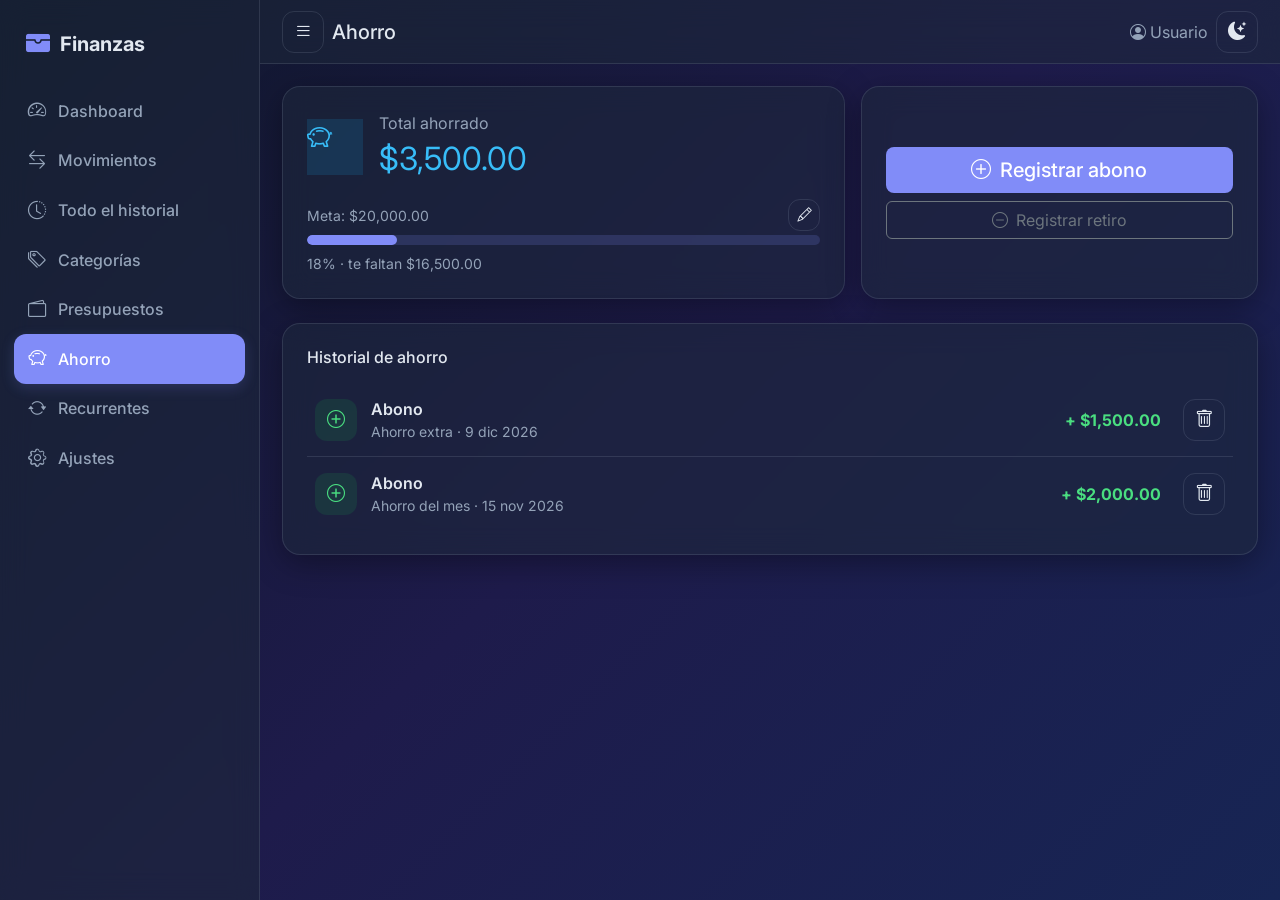
==== ahorro.html @ 670b5b8c "Frontend de finanzas personales (v1)" ====
<!DOCTYPE html>
<html lang="es">
<head>
  <meta charset="UTF-8">
  <meta name="viewport" content="width=device-width, initial-scale=1.0">
  <title>Ahorro · Finanzas</title>

  <link href="https://cdn.jsdelivr.net/npm/bootstrap@5.3.3/dist/css/bootstrap.min.css" rel="stylesheet">
  <link href="https://cdn.jsdelivr.net/npm/bootstrap-icons@1.11.3/font/bootstrap-icons.min.css" rel="stylesheet">
  <link href="https://cdnjs.cloudflare.com/ajax/libs/animate.css/4.1.1/animate.min.css" rel="stylesheet">
  <link rel="preconnect" href="https://fonts.googleapis.com">
  <link rel="preconnect" href="https://fonts.gstatic.com" crossorigin>
  <link href="https://fonts.googleapis.com/css2?family=Inter:wght@400;500;600;700&display=swap" rel="stylesheet">
  <link href="css/styles.css" rel="stylesheet">
</head>

<body data-pagina="ahorro" data-titulo="Ahorro" data-periodo="false">

  <main class="contenido">
    <div class="pagina">

      <div class="row g-3 mb-4">
        <!-- ============ TARJETA PRINCIPAL: TOTAL + META ============ -->
        <div class="col-12 col-lg-7">
          <div class="glass p-4 h-100 animate__animated animate__fadeInUp">
            <div class="d-flex align-items-center gap-3 mb-3">
              <span class="icono icono-ahorro" style="width:56px;height:56px;font-size:1.6rem">
                <i class="bi bi-piggy-bank"></i>
              </span>
              <div>
                <div class="etiqueta text-suave">Total ahorrado</div>
                <div class="valor text-ahorro" id="total-ahorrado" style="font-size:2rem">$0.00</div>
              </div>
            </div>

            <!-- Bloque de meta (opcional). ahorro.js decide qué mostrar. -->
            <div id="bloque-meta"></div>
          </div>
        </div>

        <!-- ============ ACCIONES RÁPIDAS ============ -->
        <div class="col-12 col-lg-5">
          <div class="glass p-4 h-100 d-flex flex-column justify-content-center gap-2 animate__animated animate__fadeInUp">
            <button class="btn btn-acento btn-lg" id="btn-abonar">
              <i class="bi bi-plus-circle me-1"></i> Registrar abono
            </button>
            <button class="btn btn-outline-secondary" id="btn-retirar">
              <i class="bi bi-dash-circle me-1"></i> Registrar retiro
            </button>
          </div>
        </div>
      </div>

      <!-- ============ HISTORIAL ============ -->
      <div class="glass p-3 p-md-4 animate__animated animate__fadeIn">
        <h2 class="h6 mb-3">Historial de ahorro</h2>
        <div id="historial-ahorro"><!-- lo llena ahorro.js --></div>
      </div>

    </div><!-- /.pagina -->
  </main>

  <!-- ============ MODAL: ABONO / RETIRO ============ -->
  <div class="modal fade" id="modal-ahorro" tabindex="-1">
    <div class="modal-dialog modal-dialog-centered">
      <div class="modal-content glass animate__animated animate__fadeInDown animate__faster">
        <form id="form-ahorro" novalidate>
          <div class="modal-header">
            <h5 class="modal-title" id="titulo-modal">Registrar abono</h5>
            <button type="button" class="btn-close" data-bs-dismiss="modal"></button>
          </div>
          <div class="modal-body">
            <!-- tipo se fija según el botón pulsado (abono/retiro) -->
            <input type="hidden" id="aho-tipo" value="abono">

            <div class="row g-3">
              <div class="col-6">
                <label for="aho-monto" class="form-label">Monto</label>
                <input type="number" step="0.01" min="0.01" class="form-control" id="aho-monto" placeholder="0.00">
                <div class="invalid-feedback">Ingresa un monto mayor a 0.</div>
              </div>
              <div class="col-6">
                <label for="aho-fecha" class="form-label">Fecha</label>
                <input type="date" class="form-control" id="aho-fecha">
                <div class="invalid-feedback">Selecciona una fecha.</div>
              </div>
            </div>
            <div class="mt-3">
              <label for="aho-nota" class="form-label">Nota (opcional)</label>
              <input type="text" class="form-control" id="aho-nota" maxlength="120" placeholder="Ej. Ahorro del mes">
            </div>
          </div>
          <div class="modal-footer">
            <button type="button" class="btn btn-outline-secondary" data-bs-dismiss="modal">Cancelar</button>
            <button type="submit" class="btn btn-acento"><i class="bi bi-check-lg me-1"></i>Guardar</button>
          </div>
        </form>
      </div>
    </div>
  </div>

  <!-- ============ MODAL: DEFINIR / EDITAR META ============ -->
  <div class="modal fade" id="modal-meta" tabindex="-1">
    <div class="modal-dialog modal-dialog-centered">
      <div class="modal-content glass animate__animated animate__fadeInDown animate__faster">
        <form id="form-meta" novalidate>
          <div class="modal-header">
            <h5 class="modal-title">Meta de ahorro</h5>
            <button type="button" class="btn-close" data-bs-dismiss="modal"></button>
          </div>
          <div class="modal-body">
            <label for="meta-objetivo" class="form-label">Monto objetivo</label>
            <input type="number" step="0.01" min="0.01" class="form-control" id="meta-objetivo" placeholder="Ej. 20000">
            <div class="form-text">Déjalo vacío y guarda para quitar la meta.</div>
          </div>
          <div class="modal-footer">
            <button type="button" class="btn btn-outline-secondary" data-bs-dismiss="modal">Cancelar</button>
            <button type="submit" class="btn btn-acento"><i class="bi bi-check-lg me-1"></i>Guardar</button>
          </div>
        </form>
      </div>
    </div>
  </div>

  <script src="https://cdn.jsdelivr.net/npm/bootstrap@5.3.3/dist/js/bootstrap.bundle.min.js"></script>
  <script src="js/data.js"></script>
  <script src="js/app.js"></script>
  <script src="js/ahorro.js"></script>
</body>
</html>
---- css/styles.css ----
/* =============================================================================
 * styles.css  ·  ESTILOS PROPIOS
 * -----------------------------------------------------------------------------
 * Aquí vive TODO lo que no es Bootstrap: variables de color, el efecto glass,
 * el modo claro/oscuro, el layout de sidebar + navbar y detalles de UI.
 *
 * Estrategia de temas:
 *   - Todos los colores son variables CSS en :root (tema claro).
 *   - [data-theme="dark"] en <html> redefine esas variables (tema oscuro).
 *   - app.js solo cambia ese atributo; el navegador recalcula todo solo.
 *   Así se cambia la paleta entera desde un único lugar.
 * ========================================================================== */

/* ---------------------------------------------------------------------------
 * 1. VARIABLES · TEMA CLARO (por defecto)
 * ------------------------------------------------------------------------- */
:root {
  /* Color de acento principal (índigo/violeta) */
  --acento:        #6366f1;
  --acento-fuerte: #4f46e5;
  --acento-suave:  rgba(99, 102, 241, 0.12);

  /* Semánticos: verde ingresos, rojo gastos, azul ahorro */
  --ingreso: #16a34a;
  --gasto:   #dc2626;
  --ahorro:  #0ea5e9;
  --alerta:  #f59e0b;

  /* Fondo con degradado suave (resalta el glass) */
  --fondo-1: #eef2ff;
  --fondo-2: #f8fafc;
  --fondo-3: #faf5ff;

  /* Texto */
  --texto:        #1e293b;
  --texto-suave:  #64748b;
  --texto-tenue:  #94a3b8;

  /* GLASS: superficie semitransparente + borde + sombra */
  --glass-fondo:  rgba(255, 255, 255, 0.65);
  --glass-borde:  rgba(255, 255, 255, 0.55);
  --glass-sombra: 0 8px 32px rgba(31, 38, 135, 0.10);
  --glass-blur:   14px;

  /* Elementos de formulario sobre glass */
  --input-fondo: rgba(255, 255, 255, 0.7);
  --input-borde: rgba(148, 163, 184, 0.35);

  /* Layout */
  --ancho-sidebar: 260px;
  --alto-navbar:   64px;
  --radio:         18px;
  --radio-sm:      12px;
}

/* ---------------------------------------------------------------------------
 * 2. VARIABLES · TEMA OSCURO (sobrescribe solo lo que cambia)
 * ------------------------------------------------------------------------- */
[data-theme="dark"] {
  --acento:        #818cf8;
  --acento-fuerte: #6366f1;
  --acento-suave:  rgba(129, 140, 248, 0.18);

  --ingreso: #4ade80;
  --gasto:   #f87171;
  --ahorro:  #38bdf8;
  --alerta:  #fbbf24;

  --fondo-1: #0f172a;
  --fondo-2: #1e1b4b;
  --fondo-3: #172554;

  --texto:        #e2e8f0;
  --texto-suave:  #94a3b8;
  --texto-tenue:  #64748b;

  --glass-fondo:  rgba(30, 41, 59, 0.55);
  --glass-borde:  rgba(148, 163, 184, 0.18);
  --glass-sombra: 0 8px 32px rgba(0, 0, 0, 0.35);
  --glass-blur:   14px;

  --input-fondo: rgba(15, 23, 42, 0.55);
  --input-borde: rgba(148, 163, 184, 0.25);
}

/* ---------------------------------------------------------------------------
 * 3. BASE · fondo con degradado, tipografía y transición de tema
 * ------------------------------------------------------------------------- */
body {
  font-family: 'Inter', system-ui, -apple-system, sans-serif;
  color: var(--texto);
  min-height: 100vh;
  /* Degradado suave y fijo (no se desplaza al hacer scroll) */
  background: linear-gradient(135deg, var(--fondo-1), var(--fondo-2), var(--fondo-3));
  background-attachment: fixed;
  /* Transición suave al alternar claro/oscuro */
  transition: background 0.4s ease, color 0.3s ease;
}

/* Los <html>/<body> heredan el color de texto correcto en ambos temas */
h1, h2, h3, h4, h5, h6 { color: var(--texto); font-weight: 600; }
a { color: var(--acento-fuerte); }

/* Scrollbar discreta acorde al tema */
::-webkit-scrollbar { width: 10px; height: 10px; }
::-webkit-scrollbar-thumb {
  background: var(--texto-tenue);
  border-radius: 10px;
  border: 2px solid transparent;
  background-clip: content-box;
}

/* ---------------------------------------------------------------------------
 * 4. EFECTO GLASS (reutilizable)
 * La clase .glass se aplica a tarjetas, sidebar, navbar, modales, etc.
 * ------------------------------------------------------------------------- */
.glass {
  background: var(--glass-fondo);
  border: 1px solid var(--glass-borde);
  box-shadow: var(--glass-sombra);
  -webkit-backdrop-filter: blur(var(--glass-blur));
  backdrop-filter: blur(var(--glass-blur));
  border-radius: var(--radio);
}

/* ---------------------------------------------------------------------------
 * 5. LAYOUT · sidebar + navbar + contenido
 *
 *   ┌──────┬───────────────────────────┐
 *   │ side │  navbar (fija arriba)      │
 *   │ bar  ├───────────────────────────┤
 *   │      │  main (contenido)          │
 *   └──────┴───────────────────────────┘
 * ------------------------------------------------------------------------- */

/* --- Sidebar (menú lateral izquierdo) --- */
.sidebar {
  position: fixed;
  top: 0; left: 0; bottom: 0;
  width: var(--ancho-sidebar);
  z-index: 1040;
  padding: 20px 14px;
  display: flex;
  flex-direction: column;
  gap: 6px;
  /* glass sin bordes redondeados a la derecha para pegarse al borde */
  background: var(--glass-fondo);
  border-right: 1px solid var(--glass-borde);
  -webkit-backdrop-filter: blur(var(--glass-blur));
  backdrop-filter: blur(var(--glass-blur));
  transition: transform 0.3s ease;
}

.sidebar .marca {
  display: flex;
  align-items: center;
  gap: 10px;
  font-size: 1.25rem;
  font-weight: 700;
  padding: 6px 12px 18px;
  color: var(--texto);
}
.sidebar .marca i { color: var(--acento); font-size: 1.5rem; }

/* Enlaces del menú */
.sidebar .nav-link {
  display: flex;
  align-items: center;
  gap: 12px;
  padding: 11px 14px;
  border-radius: var(--radio-sm);
  color: var(--texto-suave);
  font-weight: 500;
  transition: background 0.2s ease, color 0.2s ease;
}
.sidebar .nav-link i { font-size: 1.15rem; }
.sidebar .nav-link:hover {
  background: var(--acento-suave);
  color: var(--acento-fuerte);
}
/* Página activa: app.js le pone la clase .active al enlace correspondiente */
.sidebar .nav-link.active {
  background: var(--acento);
  color: #fff;
  box-shadow: 0 4px 14px var(--acento-suave);
}
.sidebar .nav-link.active i { color: #fff; }

/* --- Navbar superior --- */
.navbar-top {
  position: sticky;
  top: 0;
  z-index: 1030;
  height: var(--alto-navbar);
  display: flex;
  align-items: center;
  justify-content: space-between;
  gap: 12px;
  padding: 0 22px;
  margin-bottom: 22px;
  background: var(--glass-fondo);
  border-bottom: 1px solid var(--glass-borde);
  -webkit-backdrop-filter: blur(var(--glass-blur));
  backdrop-filter: blur(var(--glass-blur));
}

/* --- Zona de contenido: se corre a la derecha para dejar hueco al sidebar --- */
.contenido {
  margin-left: var(--ancho-sidebar);
  min-height: 100vh;
}
.contenido .pagina { padding: 0 22px 40px; }

/* Botón hamburguesa: oculto en escritorio, visible en móvil */
.btn-menu { display: none; }

/* ---------------------------------------------------------------------------
 * 6. COMPONENTES · botones, badges, inputs sobre glass
 * ------------------------------------------------------------------------- */

/* Botón de acento (acción principal) */
.btn-acento {
  background: var(--acento);
  border: none;
  color: #fff;
  font-weight: 500;
}
.btn-acento:hover { background: var(--acento-fuerte); color: #fff; }

/* Botón para alternar tema (icono sol/luna) */
.btn-tema, .btn-icono {
  background: transparent;
  border: 1px solid var(--glass-borde);
  color: var(--texto);
  border-radius: var(--radio-sm);
  width: 42px; height: 42px;
  display: inline-flex;
  align-items: center;
  justify-content: center;
  font-size: 1.15rem;
  transition: background 0.2s ease;
}
.btn-tema:hover, .btn-icono:hover { background: var(--acento-suave); color: var(--acento-fuerte); }

/* Icono seleccionado dentro del selector de iconos (categorías) */
.btn-icono-opcion.activo {
  background: var(--acento);
  color: #fff;
  border-color: var(--acento);
}

/* ---------------------------------------------------------------------------
 * SELECTOR DE TIPO (ingreso / gasto) estilo tarjetas
 * Reemplaza al btn-group cuadrado en los formularios de movimiento, categoría
 * y recurrente. Dos opciones grandes, redondeadas, que se colorean al elegir.
 * Funciona con <input type="radio" class="btn-check"> + <label class="opcion-tipo">.
 * ------------------------------------------------------------------------- */
.selector-tipo { display: flex; gap: 12px; }
.selector-tipo .opcion-tipo {
  flex: 1;
  display: flex;
  align-items: center;
  justify-content: center;
  gap: 8px;
  padding: 14px 10px;
  border: 2px solid var(--input-borde);
  border-radius: var(--radio-sm);
  background: var(--input-fondo);
  color: var(--texto-suave);
  font-weight: 600;
  cursor: pointer;
  transition: border-color .18s ease, background .18s ease, color .18s ease, transform .1s ease;
}
.selector-tipo .opcion-tipo i { font-size: 1.25rem; }
.selector-tipo .opcion-tipo:hover { border-color: var(--acento); }
.selector-tipo .opcion-tipo:active { transform: scale(0.98); }
/* Estado seleccionado: cada opción toma su color semántico */
.selector-tipo .btn-check:checked + .opcion-ingreso {
  border-color: var(--ingreso);
  background: rgba(22, 163, 74, 0.15);
  color: var(--ingreso);
}
.selector-tipo .btn-check:checked + .opcion-gasto {
  border-color: var(--gasto);
  background: rgba(220, 38, 38, 0.15);
  color: var(--gasto);
}
/* Accesibilidad: aro de foco al navegar con teclado */
.selector-tipo .btn-check:focus-visible + .opcion-tipo {
  box-shadow: 0 0 0 0.2rem var(--acento-suave);
}

/* ---------------------------------------------------------------------------
 * FILTROS TIPO PÍLDORA (timeline, y reutilizable)
 * Botones separados, ovalados, en vez del btn-group pegado.
 * ------------------------------------------------------------------------- */
.filtros-pill { display: flex; flex-wrap: wrap; gap: 8px; }
.filtros-pill .btn-check + label {
  border-radius: 50rem;                 /* píldora */
  padding: 0.4rem 1.1rem;
  border: 1px solid var(--input-borde);
  background: var(--input-fondo);
  color: var(--texto-suave);
  font-weight: 500;
  transition: all .18s ease;
}
.filtros-pill .btn-check + label:hover { border-color: var(--acento); color: var(--acento); }
/* Cada píldora activa toma su color; el genérico usa el acento */
.filtros-pill .btn-check:checked + label { color: #fff; }
.filtros-pill .btn-check:checked + .pill-todo    { background: var(--acento);  border-color: var(--acento); }
.filtros-pill .btn-check:checked + .pill-ingreso { background: var(--ingreso); border-color: var(--ingreso); }
.filtros-pill .btn-check:checked + .pill-gasto   { background: var(--gasto);   border-color: var(--gasto); }
.filtros-pill .btn-check:checked + .pill-ahorro  { background: var(--ahorro);  border-color: var(--ahorro); }

/* ---------------------------------------------------------------------------
 * ENCABEZADOS ORDENABLES de tabla (movimientos)
 * ------------------------------------------------------------------------- */
.th-sort { cursor: pointer; user-select: none; white-space: nowrap; }
.th-sort:hover { color: var(--acento); }
.th-sort i { font-size: 0.8rem; opacity: 0.5; margin-left: 2px; }
.th-sort.activo { color: var(--acento); }
.th-sort.activo i { opacity: 1; }

/* Botón de info (fecha de registro). Se toca en móvil y muestra un toast;
   en escritorio además conserva el tooltip nativo (title). */
.btn-info-registro {
  background: none;
  border: none;
  padding: 0 3px;
  color: var(--texto-tenue);
  cursor: pointer;
  font-size: 0.8rem;
  line-height: 1;
}
.btn-info-registro:hover { color: var(--acento); }

/* Inputs, selects y textareas legibles sobre el fondo glass, en ambos temas */
.form-control, .form-select {
  background: var(--input-fondo);
  border: 1px solid var(--input-borde);
  color: var(--texto);
}
.form-control:focus, .form-select:focus {
  background: var(--input-fondo);
  color: var(--texto);
  border-color: var(--acento);
  box-shadow: 0 0 0 0.2rem var(--acento-suave);
}
.form-control::placeholder { color: var(--texto-tenue); }
/* En oscuro, las opciones nativas del select deben leerse */
[data-theme="dark"] .form-select option { background: #1e293b; color: var(--texto); }
.form-label { color: var(--texto-suave); font-weight: 500; }

/* Texto auxiliar y utilidades de color semántico */
.text-suave  { color: var(--texto-suave) !important; }
.text-ingreso { color: var(--ingreso) !important; }
.text-gasto   { color: var(--gasto) !important; }
.text-ahorro  { color: var(--ahorro) !important; }

/* ---------------------------------------------------------------------------
 * 7. TARJETAS DE RESUMEN (dashboard)
 * ------------------------------------------------------------------------- */
.tarjeta-resumen { padding: 22px; }
.tarjeta-resumen .etiqueta {
  color: var(--texto-suave);
  font-size: 0.9rem;
  font-weight: 500;
}
.tarjeta-resumen .valor {
  font-size: 1.7rem;
  font-weight: 700;
  margin-top: 4px;
}
.tarjeta-resumen .icono {
  width: 48px; height: 48px;
  border-radius: 14px;
  display: inline-flex;
  align-items: center;
  justify-content: center;
  font-size: 1.4rem;
}
/* Fondos suaves para los iconos, según naturaleza de la tarjeta */
.icono-acento  { background: var(--acento-suave);           color: var(--acento); }
.icono-ingreso { background: rgba(22, 163, 74, 0.15);       color: var(--ingreso); }
.icono-gasto   { background: rgba(220, 38, 38, 0.15);       color: var(--gasto); }
.icono-ahorro  { background: rgba(14, 165, 233, 0.15);      color: var(--ahorro); }

/* ---------------------------------------------------------------------------
 * 8. TABLAS y BARRAS DE PROGRESO (presupuestos)
 * ------------------------------------------------------------------------- */
.table { color: var(--texto); --bs-table-bg: transparent; }
.table > :not(caption) > * > * { background: transparent; color: var(--texto); }
.table thead th { color: var(--texto-suave); font-weight: 600; border-color: var(--glass-borde); }
.table td, .table th { border-color: var(--glass-borde); }

.barra-progreso {
  height: 10px;
  background: var(--acento-suave);
  border-radius: 20px;
  overflow: hidden;
}
.barra-progreso > span {
  display: block;
  height: 100%;
  border-radius: 20px;
  background: var(--acento);
  transition: width 0.5s ease;
}
/* Estados de presupuesto: normal < 80% <= aviso < 100% <= excedido */
.barra-progreso.aviso    > span { background: var(--alerta); }
.barra-progreso.excedido > span { background: var(--gasto); }

/* ---------------------------------------------------------------------------
 * 9. LÍNEA DE TIEMPO (timeline)
 * ------------------------------------------------------------------------- */
.timeline-item {
  display: flex;
  align-items: center;
  gap: 14px;
  padding: 14px 8px;
  border-bottom: 1px solid var(--glass-borde);
}
.timeline-item:last-child { border-bottom: none; }
.timeline-item .punto {
  width: 42px; height: 42px;
  flex: 0 0 42px;
  border-radius: 12px;
  display: inline-flex;
  align-items: center;
  justify-content: center;
  font-size: 1.1rem;
}

/* ---------------------------------------------------------------------------
 * 10. ESTADO VACÍO (cuando no hay datos)
 * ------------------------------------------------------------------------- */
.estado-vacio {
  text-align: center;
  padding: 48px 20px;
  color: var(--texto-tenue);
}
.estado-vacio i { font-size: 2.6rem; display: block; margin-bottom: 10px; opacity: 0.7; }

/* ---------------------------------------------------------------------------
 * 11. MODALES glass (Bootstrap) en ambos temas
 * ------------------------------------------------------------------------- */
.modal-content.glass {
  background: var(--glass-fondo);
  color: var(--texto);
}
.modal-content.glass .modal-header,
.modal-content.glass .modal-footer { border-color: var(--glass-borde); }
.btn-close { filter: none; }
[data-theme="dark"] .btn-close { filter: invert(1) grayscale(1) brightness(1.6); }

/* ---------------------------------------------------------------------------
 * 12. RESPONSIVO
 * En móvil/tablet el sidebar se oculta fuera de pantalla y aparece al pulsar
 * la hamburguesa (app.js alterna la clase .abierto). Un backdrop lo cierra.
 * ------------------------------------------------------------------------- */
.sidebar-backdrop {
  display: none;
  position: fixed;
  inset: 0;
  z-index: 1035;
  background: rgba(0, 0, 0, 0.4);
}

@media (max-width: 991.98px) {
  .sidebar {
    transform: translateX(-100%); /* fuera de pantalla por defecto */
  }
  .sidebar.abierto { transform: translateX(0); }
  .contenido { margin-left: 0; } /* el contenido ocupa todo el ancho */
  .btn-menu { display: inline-flex; } /* mostrar hamburguesa */
  .sidebar-backdrop.visible { display: block; }
}

/* En pantallas medianas/chicas la navbar no cabe en una sola fila cuando lleva
   el selector de mes. Dejamos que envuelva: título + tema en la primera fila y
   el selector de mes, centrado, en una segunda fila. */
@media (max-width: 767.98px) {
  .navbar-top {
    flex-wrap: wrap;
    height: auto;
    min-height: var(--alto-navbar);
    padding-top: 8px;
    padding-bottom: 8px;
    row-gap: 8px;
  }
  /* El selector de mes salta a su propia fila, a lo ancho y centrado. */
  .navbar-top .nav-periodo {
    order: 3;
    flex-basis: 100%;
    justify-content: center;
  }
}

/* En pantallas muy chicas, reducir el tamaño de los valores grandes */
@media (max-width: 575.98px) {
  .tarjeta-resumen .valor { font-size: 1.4rem; }
  .navbar-top { padding-left: 14px; padding-right: 14px; }
  .navbar-top h1 { font-size: 1.05rem; }
  .contenido .pagina { padding: 0 14px 32px; }
}
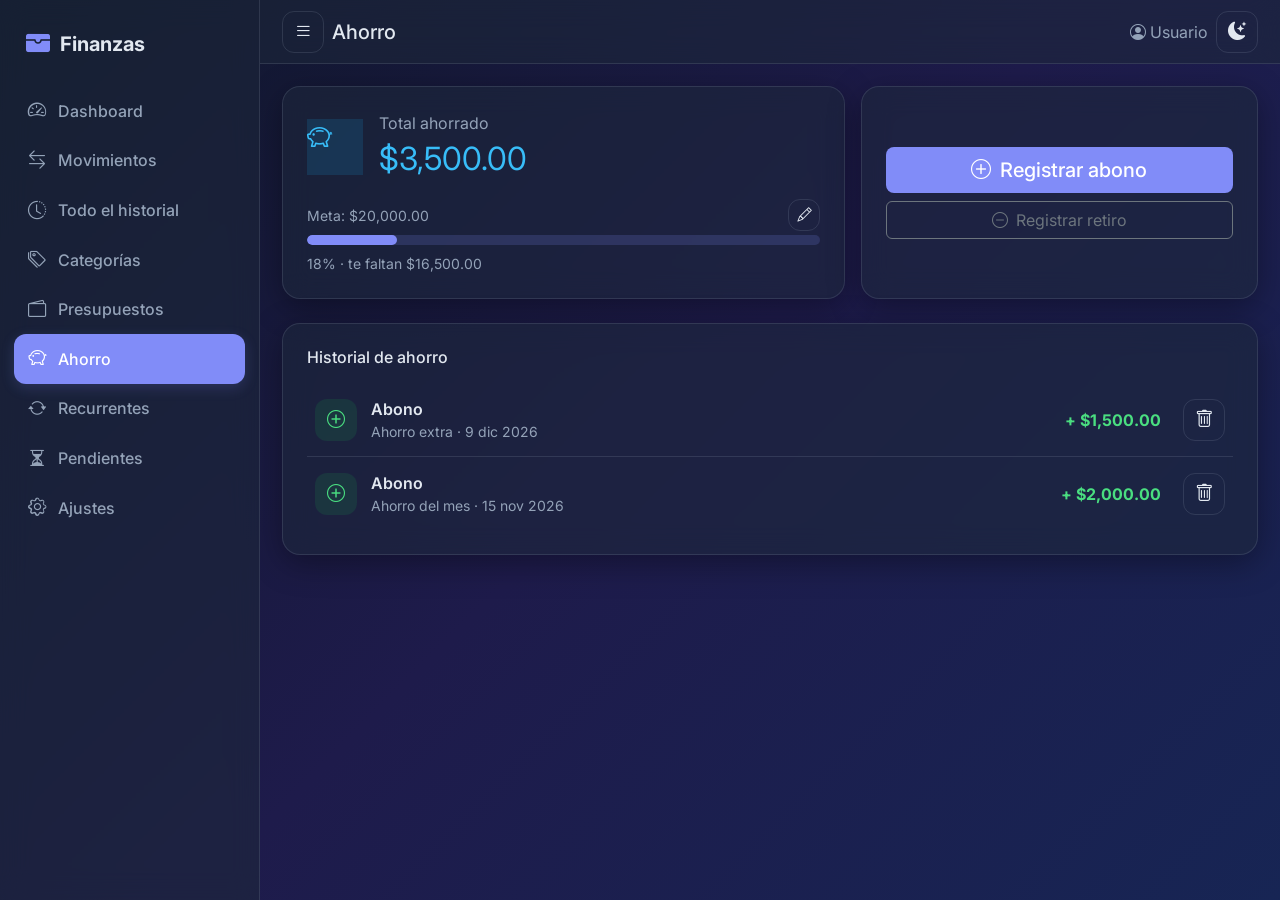
==== commit a465c3a8: "Notificaciones del sistema y recordatorios de calendario - data.js: cómputo de avisos (getNotificaci" ====
--- a/ahorro.html
+++ b/ahorro.html
@@ -125,6 +125,7 @@
   <script src="https://cdn.jsdelivr.net/npm/bootstrap@5.3.3/dist/js/bootstrap.bundle.min.js"></script>
   <script src="js/data.js"></script>
   <script src="js/app.js"></script>
+  <script src="js/notificaciones.js"></script>
   <script src="js/ahorro.js"></script>
 </body>
 </html>
